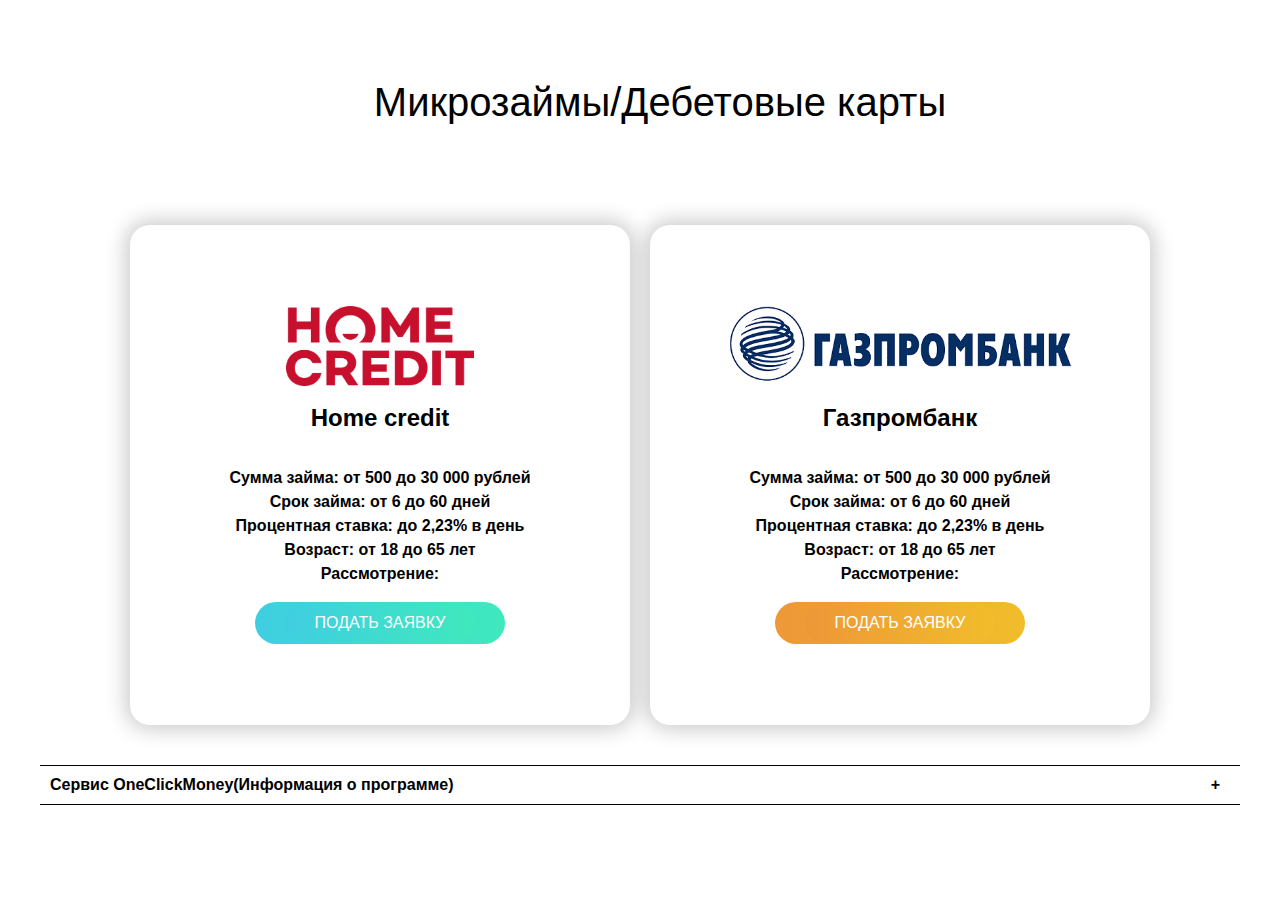
==== cart.html @ d5114ebb "Add files via upload" ====
<!DOCTYPE html>
<html lang="ru">
<head>
	<meta charset="UTF-8">
	<meta name="viewport" content="width=device=1200">
	<title>Gradient cards</title>
	<link rel="stylesheet" href="css/style.css">
	<nav>
		<ul>
			<li><a href="index.html">Микрозаймы</a></li>
			<p>/</p>
			<li><a href="cart.html">Дебетовые карты</a></li>
		</ul>
	</nav>
</head>
<body>
	<div class="container">
		<div class="card">
		    <img src="Picture/homecredit.png" alt="homecredit" class="card-image">
			<div class="card-text">
				<h2>Home credit</h2>
				<p>Сумма займа: от 500 до 30 000 рублей<br>Срок займа: от 6 до 60 дней<br>Процентная ставка: до 2,23% в день<br>
				Возраст: от 18 до 65 лет<br>Рассмотрение:</p>		  
			</div>
			<div class="card-button">
				<a href="https://ad.admitad.com/g/2e4f66e6ffa1b84c5340ae3cf109e7" class="card-button">Подать заявку</a>	
			</div>	
		</div>
		<div class="card">
		    <img src="Picture/gazprombank.png" alt="Отличные наличные" class="card-image">
			<div class="card-text">
				<h2>Газпромбанк</h2>
				<p>Сумма займа: от 500 до 30 000 рублей<br>Срок займа: от 6 до 60 дней<br>Процентная ставка: до 2,23% в день<br>
				Возраст: от 18 до 65 лет<br>Рассмотрение:</p>		  
			</div>
			<div class="card-button">
				<a href="https://ad.admitad.com/g/5z9ni6el18a1b84c5340b21687d58d538b39b791" class="card-button">Подать заявку</a>	
			</div>	
		</div>
	</div>
	<div class="faq">
		<div class="faq-item">
             <div class="faq-title">Сервис OneClickMoney(Информация о программе)</div> 
			 <div class="content">Сервис OneClickMoney - финансовый онлайн-проект, осуществляющий выдачу займов на банковскую карту онлайн!

				Требования к заемщикам:
				
				Гражданство РФ
				Постоянная регистрация на территории РФ
				Возраст заемщика от 18 до 80 лет
				Наличие постоянного места работы
				Наличие мобильного телефона
				
				
				Необходимые документы:
				
				Паспорт гражданина РФ
				
				
				Способы получения займа:
				
				Личный банковский счет
				Именная банковская карта VISA / MasterCard / Maestro
				Электронный кошелек в платежной системе Webmoney
				Электронный кошелек в платежной системе Яндекс.Деньги
				Электронный кошелек в платежной системе QIWI
				Система денежных переводов ЗОЛОТАЯ КОРОНА
				
				
				Способы погашения:
				
				С банковской карты
				Интернет-банк "Альфа-клик", "Сбербанк@Онлайн", "Промсвязьбанк"
				Терминалы оплаты
				По системе денежных переводов "Contact"
				Кошелек "Webmoney"
				</div>
		</div>
	</div>
    <script>
		const spoiler = document.getElementsByClassName
		('faq');

		for (i = 0; i < spoiler.length; i++){
			spoiler[i].addEventListener('click', function(){
				this.classList.toggle('active')
			})	
		}

	</script>
	
</body>
</html>
---- css/style.css ----
@media only screen and (max-width: 4000px){

body{
  font-family: sans-serif;
  margin: 0;
  padding: 0;
  min-width: 1200px;
}

ul{
  font-size: 40px;
  list-style: none;
  align-items: center;
  display: flex;
  justify-content: center;
  
}

a {
  text-decoration: none;
  color: rgb(0, 0, 0);
}

.line {
  border: none;
  background: linear-gradient(-90deg,#785ad6, #4aabce, #785ad6);
  height: 3px; /* Толщина линии */
  width: 350px;
 }

 .container {
  width: 100%;
  display: flex;
  flex-wrap: wrap;
  justify-content: center;
  align-items: center;
 }

.card {
  width: 500px;
  height: 500px;

  border-radius: 20px;
  background: #fff;
  box-shadow: 0 0 20px 5px rgba(0,0,0,.2); 
  display: flex;
  flex-direction: column;
  align-items: center;
  justify-content: center;
  box-sizing: border-box;
	margin: 20px 10px;

}

.card-image{
  height: 80px;
	max-height: 100%;
	max-width: 100%;
}

.card-text{
  display: flex;
	flex-direction: column;
	align-items: center;
  line-height: 150%;
}

.card-text p{
	font-weight: bold;
	color:#000000;
	text-align: center;
}

.card-button{
  background: linear-gradient(to left, #785ad6, #4aabce, #785ad6);
  background-size: 200%;
  padding: 12px 30px;
  text-decoration: none;
  color: #fff;
  text-transform: uppercase;
  border-radius: 30px;
  transition: .4s;
}

.card:first-child:before {
  background: linear-gradient(-90deg, #3fcee1, #3fe9bd);
}

.card:last-child:before {
  background: linear-gradient(-90deg, #f1bd2b, #ee9738);
}


.btn {
  display: block;
  justify-content: center;
  text-align: center;
  border-style: none;
  margin: 29px auto 0;
  padding: 13px 63px 14px 62px;
  cursor: pointer;
  background: linear-gradient(to left, #785ad6, #4aabce, #785ad6);
  background-size: 200%;
  padding: 15px 30px;
  text-decoration: none;
  color: #fff;
  text-transform: uppercase;
  border-radius: 30px;
  box-shadow: 0 9px 50px -5 #3fe9bd;
  transition: .4s;
}

.card:first-child .card-button {
  background: linear-gradient(to left, #3fcee1, #3fe9bd, #3fcee1);
  background-size: 200%;
}

.card:last-child .card-button {
  background: linear-gradient(to left, #ee9738, #f1bd2b, #ee9738);
  background-size: 200%;
}

.btn:hover,
.infBlock:first-child .btn:hover,
.infBlock:last-child .btn:hover {
  background-position: right;
}

.faq {
  width: 1200px;
  margin: 20px auto;
}
.faq-item {
  border-top: 1px solid rgb(0, 0, 0); /* Линия сверху текста */
  border-bottom: 1px solid rgb(0, 0, 0); /* Линия снизу текста */
}
.faq-title {
  
  position: relative;
  padding: 10px;
  
  cursor: pointer;
  font-weight: 600;
  
}

.faq-title::before {
  content: '+';
  position: absolute;
  top:50%;
  right:20px;
  transform: translateY(-50%);
  font-size: 1,5em;
}
.faq.active .faq-title::before {
  content: '-';
}

.content {
  position: relative;
  height: 0;
  overflow: hidden;
  transition: 0,5s;
  overflow-y: auto;
}

.faq.active .content{
  height: auto;
  padding: 10px;
}

}
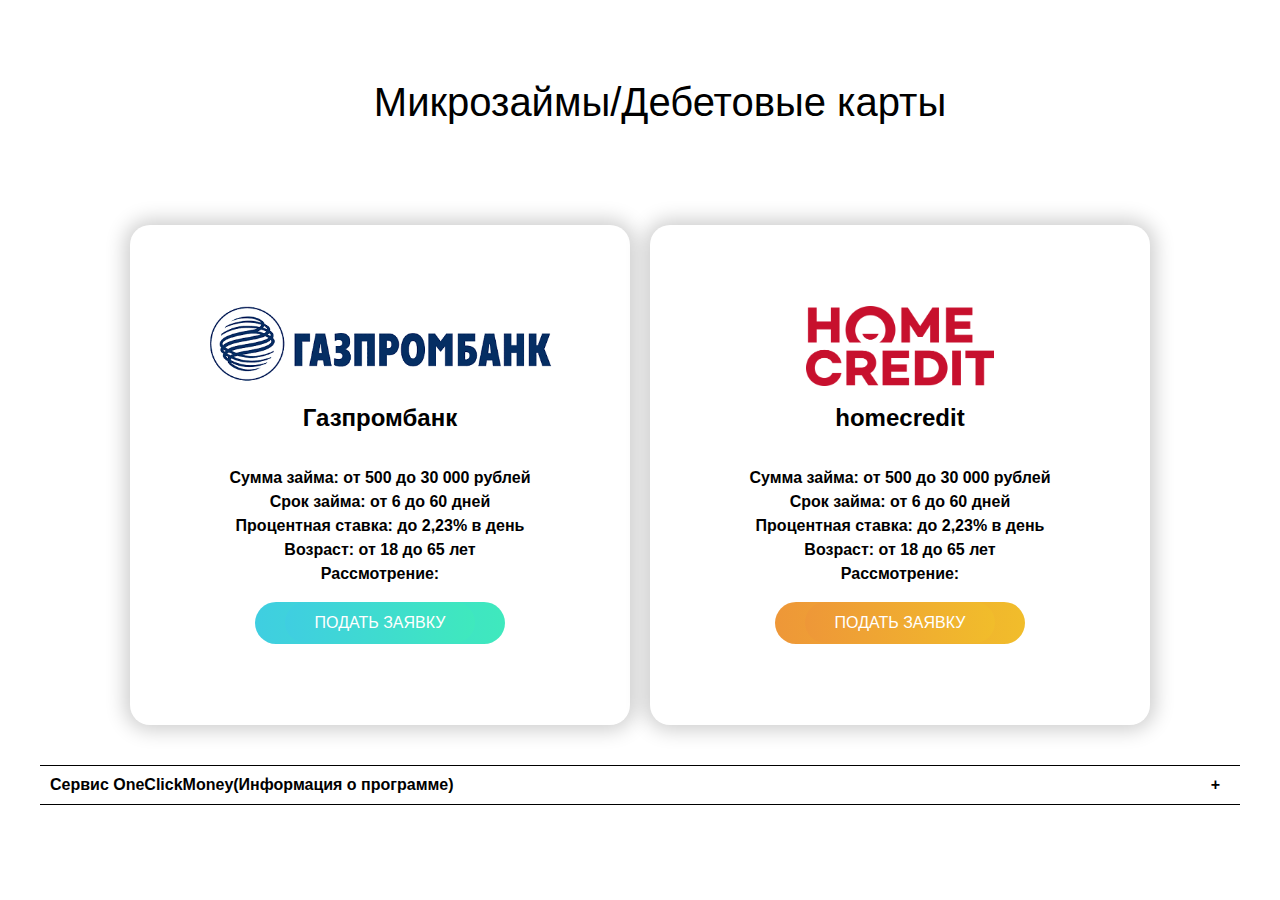
==== commit 65dfc9d3: "Add files via upload" ====
--- a/cart.html
+++ b/cart.html
@@ -16,9 +16,9 @@
 <body>
 	<div class="container">
 		<div class="card">
-		    <img src="Picture/homecredit.png" alt="homecredit" class="card-image">
+		    <img src="Picture/gazprombank.png" alt="gazprombank" class="card-image">
 			<div class="card-text">
-				<h2>Home credit</h2>
+				<h2>Газпромбанк</h2>
 				<p>Сумма займа: от 500 до 30 000 рублей<br>Срок займа: от 6 до 60 дней<br>Процентная ставка: до 2,23% в день<br>
 				Возраст: от 18 до 65 лет<br>Рассмотрение:</p>		  
 			</div>
@@ -27,15 +27,16 @@
 			</div>	
 		</div>
 		<div class="card">
-		    <img src="Picture/gazprombank.png" alt="Отличные наличные" class="card-image">
+		    <img src="Picture/homecredit.png" alt="homecredit" class="card-image">
 			<div class="card-text">
-				<h2>Газпромбанк</h2>
+				<h2>homecredit</h2>
 				<p>Сумма займа: от 500 до 30 000 рублей<br>Срок займа: от 6 до 60 дней<br>Процентная ставка: до 2,23% в день<br>
 				Возраст: от 18 до 65 лет<br>Рассмотрение:</p>		  
 			</div>
 			<div class="card-button">
-				<a href="https://ad.admitad.com/g/5z9ni6el18a1b84c5340b21687d58d538b39b791" class="card-button">Подать заявку</a>	
+				<a href="https://ad.admitad.com/g/2e4f66e6ffa1b84c5340ae3cf109e7" class="card-button">Подать заявку</a>	
 			</div>	
+		</div>
 		</div>
 	</div>
 	<div class="faq">
--- a/css/style.css
+++ b/css/style.css
@@ -1,10 +1,7 @@
-@media only screen and (max-width: 4000px){
-
 body{
   font-family: sans-serif;
   margin: 0;
   padding: 0;
-  min-width: 1200px;
 }
 
 ul{
@@ -127,7 +124,7 @@
 }
 
 .faq {
-  width: 1200px;
+  max-width: 1200px;
   margin: 20px auto;
 }
 .faq-item {
@@ -169,6 +166,4 @@
   padding: 10px;
 }
 
-}
 
-
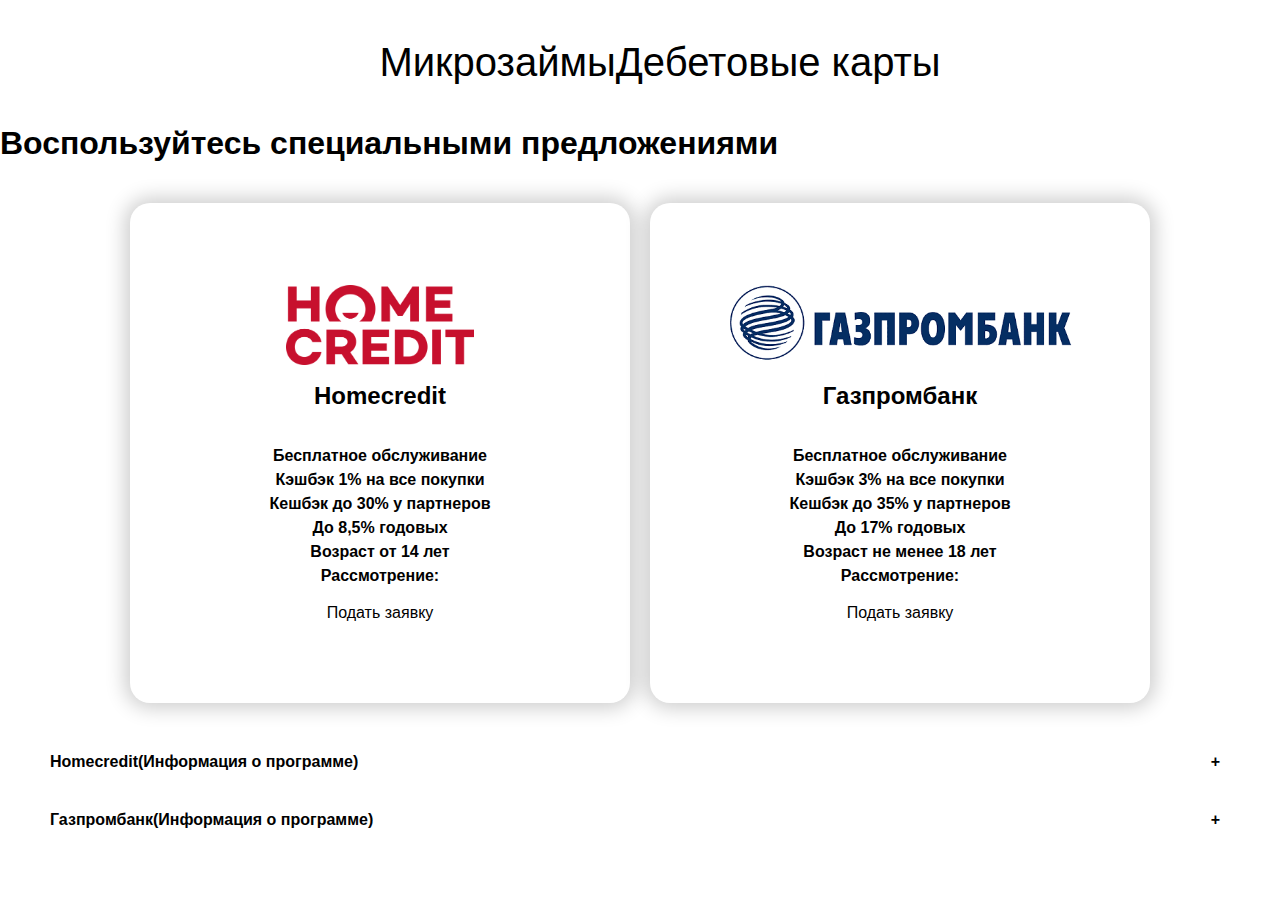
==== commit 10e376c9: "Add files via upload" ====
--- a/cart.html
+++ b/cart.html
@@ -5,90 +5,193 @@
 	<meta name="viewport" content="width=device=1200">
 	<title>Gradient cards</title>
 	<link rel="stylesheet" href="css/style.css">
-	<nav>
-		<ul>
+	<nav class="topnav">
+		<ul class="str">
 			<li><a href="index.html">Микрозаймы</a></li>
-			<p>/</p>
-			<li><a href="cart.html">Дебетовые карты</a></li>
+			<li><a class="active" href="cart.html">Дебетовые карты</a></li>
 		</ul>
 	</nav>
 </head>
 <body>
+<div class="main">
+	<div class="main-text"><h1>Воспользуйтесь специальными предложениями</h1></div>
 	<div class="container">
+		<div class="card">
+		    <img src="Picture/homecredit.png" alt="homecredit" class="card-image">
+			<div class="card-text">
+				<h2>Homecredit</h2><div class="line1"></div>
+				<p>Бесплатное обслуживание<br>Кэшбэк 1% на все покупки<br>Кешбэк до 30% у партнеров<br>До 8,5% годовых<br>
+				Возраст от 14 лет<br>Рассмотрение:</p>		  
+			</div>
+			<div>
+				<a href="https://ad.admitad.com/g/ltzqlz0zr7a1b84c53401cf55ddc0d" class="card-button1">Подать заявку</a>	
+			</div>	
+		</div>
 		<div class="card">
 		    <img src="Picture/gazprombank.png" alt="gazprombank" class="card-image">
 			<div class="card-text">
-				<h2>Газпромбанк</h2>
-				<p>Сумма займа: от 500 до 30 000 рублей<br>Срок займа: от 6 до 60 дней<br>Процентная ставка: до 2,23% в день<br>
-				Возраст: от 18 до 65 лет<br>Рассмотрение:</p>		  
+				<h2>Газпромбанк</h2><div class="line2"></div>
+				<p>Бесплатное обслуживание<br>Кэшбэк 3% на все покупки<br>Кешбэк до 35% у партнеров<br>До 17% годовых<br> Возраст не менее 18 лет<br>Рассмотрение:</p>		  
 			</div>
-			<div class="card-button">
-				<a href="https://ad.admitad.com/g/2e4f66e6ffa1b84c5340ae3cf109e7" class="card-button">Подать заявку</a>	
+			<div>
+				<a href="https://ad.admitad.com/g/5z9ni6el18a1b84c5340b21687d58d538b39b791" class="card-button2">Подать заявку</a>	
 			</div>	
 		</div>
-		<div class="card">
-		    <img src="Picture/homecredit.png" alt="homecredit" class="card-image">
-			<div class="card-text">
-				<h2>homecredit</h2>
-				<p>Сумма займа: от 500 до 30 000 рублей<br>Срок займа: от 6 до 60 дней<br>Процентная ставка: до 2,23% в день<br>
-				Возраст: от 18 до 65 лет<br>Рассмотрение:</p>		  
+	</div>
+	<div class="size">
+		<div class="accordeon">
+			<div class="faq">
+				<div class="faq-title">Homecredit(Информация о программе)</div> 
+				<div class="content">
+					<ul>
+						<li>Бесплатное обслуживание (без условий)</li>
+						<li>До 30% кэшбэк:</li>
+						<li>1% на все покупки;</li>
+						<li>5% на покупки в 3-х выбранных категориях;</li>
+						<li>До 5% на остаток:</li>
+						<li>3% на остаток при покупках от 7000 рублей;</li>
+						<li>5% на остаток при покупках от 30000 рублей</li>
+						<li>Бесплатные переводы и снятия</li>
+					  </ul>
+				   <p>С 13.09 по 31.12 запущена Акция «Лучшая ставка в Банке». По накопительному счету клиент будет получать до 8,5% на остаток.</p>
+				   <p>Акцию можно использовать при продвижении оффера по дебетовой карте Польза. 
+					  Это позволит повысить CR в заявку и количество заявок, а также, за счет выгодных условий на рынке, увеличит конверсию в выдачи, что, соответственно, приведет к росту EPC и EPL.</p>
+					  <p>Не упускайте эту возможность!</p>
+					  <p>Что нужно сделать клиенту:</p>
+					<ul>
+					   <li>Оформить и получить дебетовую карту;</li>
+					   <li>Открыть в приложении Хоум Кредит Накопительный счет;</li>
+					   <li>Совершать покупки по ДК на сумму от 10 000 рублей в месяц;</li>
+					   <li>Наслаждаться полученными 8,5% годовых на остаток по Накопительному счету.</li>
+					 </ul>
+					 <p>В размещениях рекомендуем использовать следующие поинты по ДК Польза:</p>
+				   <ul>
+					   <li>Бесплатное обслуживание без каких-либо условий</li>
+					   <li>Кэшбэк до 30% (1% на все покупки; 5% в 3-х выбранных категориях; до 30% у партнеров программы)</li>
+					   <li>До 8,5% годовых по накопительному счету в рамках акции (транзакции по ДК от 10 000 рублей в мес.; при транзакциях до 10 000 рублей – 5,5% годовых)</li>
+					   <li>Бесплатные переводы</li>
+					   <li>Возраст от 14 лет</li>
+					 </ul>
+					 <p>Описание продукта – Дебетовая карта Польза:</p>
+					 <p>Целевое действие: активированная карта с транзакцией.
+						Транзакцию необходимо совершить в течение 30 дней с момента выдачи карты.</p>
+					 <ul>
+						 <li>Годовая % ставка на ежедневный остаток</li>
+						 <li>5% — при остатке на счете до 300 000 ₽ и совершении покупок по карте не менее 30 000 ₽ в
+							месяц </li>
+						 <li>3% — при остатке на счете до 300 000 ₽ и совершении покупок по карте не менее 7 000 ₽ и не
+							более 29 999, 99 ₽ в месяц при заключении договора с 01.10.2020</li>
+						 <li>Не начисляются - в иных случаях</li>
+					   </ul> 
+					   <p>Кэшбек «Польза»:</p>
+					   <ul>
+						   <li>5% — кэшбек в выбранных клиентом категориях</li>
+						   <li>3% — в дополнительных категориях – можно подключить за баллы «Польза» на срок от 30 до 365 дней – «Путешествия и туризм», «Красота и здоровье (без аптек)», «Одежда и обувь», «Домашние животные», «Техника и электроника», «Детские товар», «Дом и ремонт», «Развлечения и досуг»</li>
+						   <li>1% — на любые покупки</li>
+						   <li>до 30%  — у партнеров</li>
+						</ul> 	
+						<p>Ежемесячная комиссия за обслуживание счета:</p>
+					   <ul>
+						   <li>Не взимается — За первый и последующие месяцы</li>
+						 </ul> 	
+						 <p>Снятие наличных:</p>
+					   <ul>
+						   <li>0 ₽ - в банкоматах ХКФБ</li>
+						   <li>0 ₽ - до 100 000 ₽ (лимит общий) в месяц в других банкоматах и переводы в сторонние</li>
+						   <li>банки по номеру карты</li>
+						   <li>далее 1% - минимально 100 р снятие</li>
+						 </ul> 	
+						 <p>Дополнительные преимущества:</p>
+						 <ul>
+							 <li>0 ₽ — пополнение счета в интернет-банке и в мобильном приложении</li>
+							 <li>0 ₽ — смс-уведомление первые 2 расчетных периода </li>
+							 <li>0 ₽ - пополнение карты в салонах связи и терминалах МТС. Максимальная сумма платежа — 500 000 руб. Адреса — <a href="https://shop.mts.ru/stores/">https://shop.mts.ru/stores/</a></li>
+						   </ul>	
+						   <p>Требования к получателям:</p> 	
+						   <p>Получить карту может физическое лицо – гражданин РФ,
+							достигший 18-летнего возраста, предоставивший документ, удостоверяющий личность.
+							Договор может быть заключен и с несовершеннолетним физическим лицом – гражданином
+							РФ в возрасте от 14 лет при дополнительном предъявлении согласия законных
+							представителей</p>
+				   </div>
 			</div>
-			<div class="card-button">
-				<a href="https://ad.admitad.com/g/2e4f66e6ffa1b84c5340ae3cf109e7" class="card-button">Подать заявку</a>	
-			</div>	
+			<div class="faq">
+				<div class="faq-title">Газпромбанк(Информация о программе)</div> 
+				<div class="content">
+				   <p>Дебетовая  «Умная карта» с кэшбэком или милями</p>
+				   <p>ОПИСАНИЕ ОФФЕРА НА МОМЕНТ АКЦИИ: </p>
+				   <p>Описание оффера ГПБ – Бесплатная дебетовая карта Газпромбанка выгодна на 100%!</p>
+				   <p>Карта Газпромбанка для всех. Стабильно!</p>
+				   <p>Преимущества:</p>
+				   <p>Бесплатное обслуживание навсегда без дополнительных условий.
+					Карта Газпромбанка выгодна на 100%:</p>
+				   <ul>
+					<li>3% кешбэк рублями на все покупки и 15% годовых на остаток по карте в течение двух календарных месяцев с даты активации карты (при оформлении карты  с лояльностью «Понятный кешбэк» в период акции с 15.03.2022 по 14.05.2022 и активации до 31.05.2022)- Кешбэк до 35% у партнеров. Новые спецпредложения каждый месяц в мобильном приложении Газпромбанка</li>
+					<li>17% годовых по накопительному счету для новых клиентов</li>
+					<li>до 70% скидка на мобильную связь ГПБ Мобайл</li>
+				  </ul>
+				  <p>Дополнительные преимущества:</p>
+				  <ul>
+					<li>Все остатки до 1,4 млн ₽ на счетах Газпромбанка застрахованы в АСВ</li>
+					<li>Обслуживание –  0 ₽ навсегда без дополнительных условий</li>
+					<li>Бесплатное снятие наличных в любых банкоматах (три раза в месяц до 100 000 рублей)</li>
+					<li>Моментальные переводы без комиссии в другие банки по номеру телефона через систему быстрых платежей до 100 000 рублей</li>
+					<li>До 17% годовых на остаток по накопительному счету «Управляй процентом» для новых клиентов</li>
+					<li>Технология PayPass, бесконтактная технология</li>
+					<li>Бесплатная безопасная доставка в 125 городов по России</li>
+				  </ul>
+				  <p>Преимущества подробно</p>
+				  <p>Переводы в другие банки без комиссии:</p>
+				  <ul>
+					<li>До 100 000 ₽ в месяц по номеру телефона через Систему Быстрых Платежей</li>
+				  </ul>
+				  <p>Снятие наличных:</p>
+				  <ul>
+					<li>Бесплатно без ограничений в банкоматах Газпромбанка, а также 3 раза в месяц в пределах 100 000 ₽ — в любых других банкоматах мира с картой Visa Gold</li>
+					<li>До 17% на остаток по накопительному счету «Управляй процентом»</li>
+				  </ul>
+				  <p>Доставка карты:</p>
+				  <p>Безопасная бесплатная доставка карты - представитель приедет в защитной маске и перчатках</p>
+				  <p>Как получить бесплатную Умную карту Visa или МИР JCB</p>
+				  <p>Клиент заполняет заявку на сайте. Нужен только паспорт.
+					На последнем шаге заявки выбирает удобную дату и время доставки карты представителем Банка.
+					Клиенту приходит смс с подтверждением получения заявки.
+					В день доставки приходит смс с номером и именем представителя Банка
+					Представитель банка приезжает в перчатках и защитной маске, подписывает с клиентом договор. устанавливает мобильное приложение и помогает с активацией карты.</p>
+				<p>Способы пополнения:</p>
+				<ul>
+					<li>В банкоматах Газпромбанка</li>
+					<li>В интернет-банке Газпромбанка</li>
+					<li>В мобильном банке Газпромбанка</li>
+					<li>В терминалах и банкоматах партнеров банка</li>
+				  </ul>
+				  <p>Требования к клиенту</p>
+				  <ul>
+					<li>Гражданство, постоянная регистрация или проживание на территории РФ</li>
+					<li>Возраст на дату получения карты не менее 18 лет</li>
+				  </ul>
+				  <p>Необходимые документы</p>
+				  <ul>
+					<li>Паспорт гражданина РФ</li>
+				  </ul>
+				</div>
+			</div>
 		</div>
-		</div>
-	</div>
-	<div class="faq">
-		<div class="faq-item">
-             <div class="faq-title">Сервис OneClickMoney(Информация о программе)</div> 
-			 <div class="content">Сервис OneClickMoney - финансовый онлайн-проект, осуществляющий выдачу займов на банковскую карту онлайн!
-
-				Требования к заемщикам:
-				
-				Гражданство РФ
-				Постоянная регистрация на территории РФ
-				Возраст заемщика от 18 до 80 лет
-				Наличие постоянного места работы
-				Наличие мобильного телефона
-				
-				
-				Необходимые документы:
-				
-				Паспорт гражданина РФ
-				
-				
-				Способы получения займа:
-				
-				Личный банковский счет
-				Именная банковская карта VISA / MasterCard / Maestro
-				Электронный кошелек в платежной системе Webmoney
-				Электронный кошелек в платежной системе Яндекс.Деньги
-				Электронный кошелек в платежной системе QIWI
-				Система денежных переводов ЗОЛОТАЯ КОРОНА
-				
-				
-				Способы погашения:
-				
-				С банковской карты
-				Интернет-банк "Альфа-клик", "Сбербанк@Онлайн", "Промсвязьбанк"
-				Терминалы оплаты
-				По системе денежных переводов "Contact"
-				Кошелек "Webmoney"
-				</div>
-		</div>
-	</div>
-    <script>
-		const spoiler = document.getElementsByClassName
-		('faq');
-
-		for (i = 0; i < spoiler.length; i++){
-			spoiler[i].addEventListener('click', function(){
-				this.classList.toggle('active')
-			})	
-		}
-
-	</script>
-	
+    </div>	
+</div>	
+<script>
+	document.querySelectorAll('.faq-title').forEach((el) => {
+		el.addEventListener('click', () => {
+			let content = el.nextElementSibling;
+			
+			if(content.style.maxHeight) {
+				document.querySelectorAll('.content').forEach((el) => el.style.maxHeight = null)
+			} else {
+				document.querySelectorAll('.content').forEach((el) => el.style.maxHeight = null)
+				content.style.maxHeight = content.scrollHeight + 'px'
+			}
+		})
+	})	
+</script>
 </body>
 </html>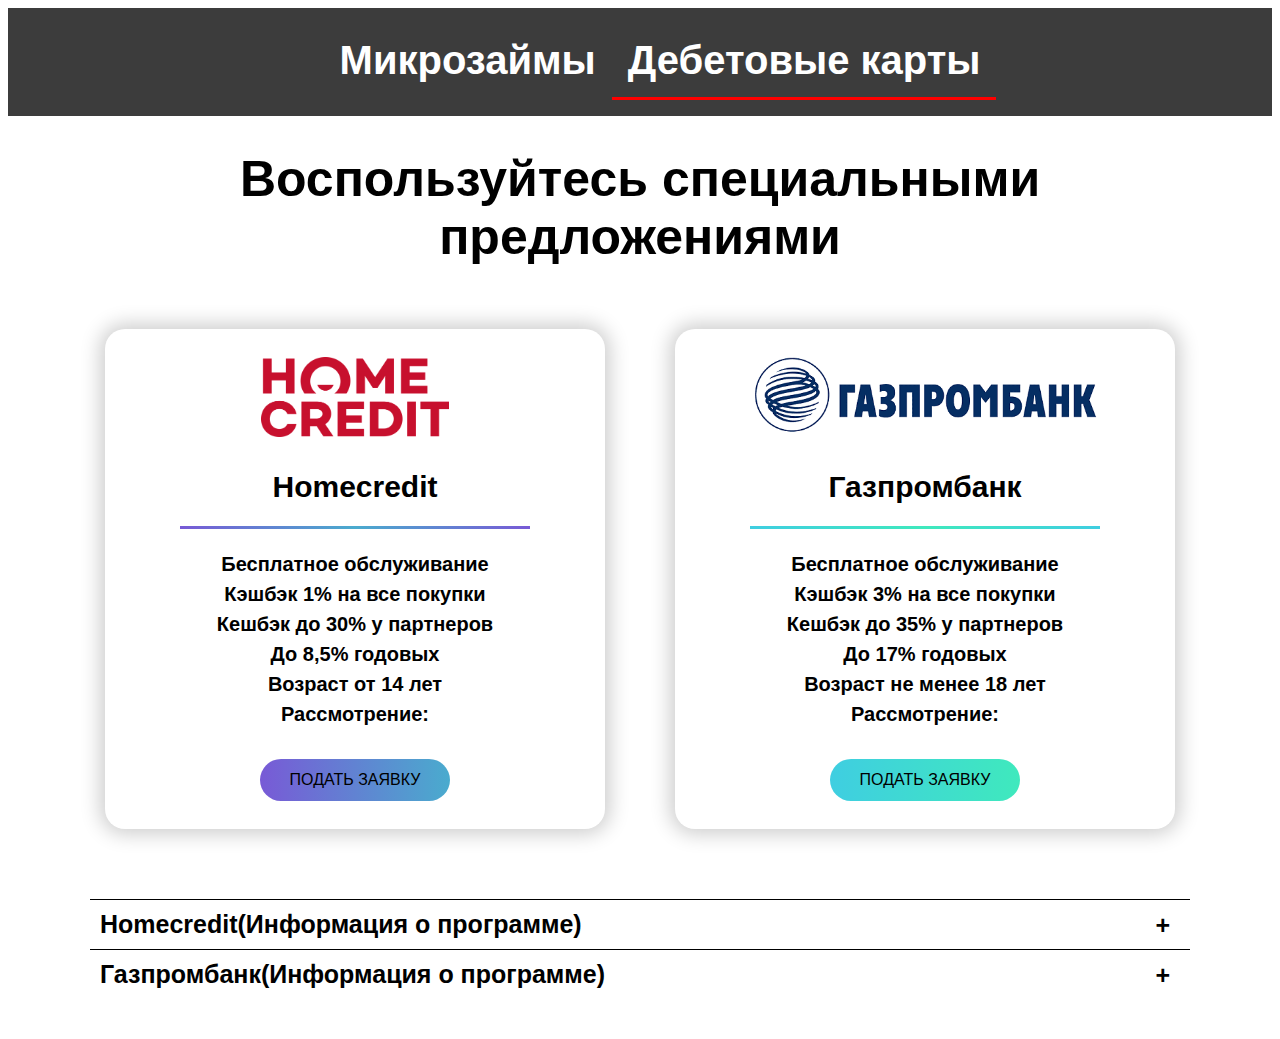
==== commit 8ae0520b: "Add files via upload" ====
--- a/cart.html
+++ b/cart.html
@@ -2,8 +2,7 @@
 <html lang="ru">
 <head>
 	<meta charset="UTF-8">
-	<meta name="viewport" content="width=device=1200">
-	<title>Gradient cards</title>
+	<title>Zaim</title>
 	<link rel="stylesheet" href="css/style.css">
 	<nav class="topnav">
 		<ul class="str">
@@ -23,8 +22,8 @@
 				<p>Бесплатное обслуживание<br>Кэшбэк 1% на все покупки<br>Кешбэк до 30% у партнеров<br>До 8,5% годовых<br>
 				Возраст от 14 лет<br>Рассмотрение:</p>		  
 			</div>
-			<div>
-				<a href="https://ad.admitad.com/g/ltzqlz0zr7a1b84c53401cf55ddc0d" class="card-button1">Подать заявку</a>	
+			<div  class="card-button1">
+				<a href="https://ad.admitad.com/g/ltzqlz0zr7a1b84c53401cf55ddc0d" class="button-text">Подать заявку</a>	
 			</div>	
 		</div>
 		<div class="card">
@@ -33,8 +32,8 @@
 				<h2>Газпромбанк</h2><div class="line2"></div>
 				<p>Бесплатное обслуживание<br>Кэшбэк 3% на все покупки<br>Кешбэк до 35% у партнеров<br>До 17% годовых<br> Возраст не менее 18 лет<br>Рассмотрение:</p>		  
 			</div>
-			<div>
-				<a href="https://ad.admitad.com/g/5z9ni6el18a1b84c5340b21687d58d538b39b791" class="card-button2">Подать заявку</a>	
+			<div  class="card-button2">
+				<a href="https://ad.admitad.com/g/5z9ni6el18a1b84c5340b21687d58d538b39b791" class="button-text">Подать заявку</a>	
 			</div>	
 		</div>
 	</div>
--- a/css/style.css
+++ b/css/style.css
@@ -1,16 +1,46 @@
-body{
+ 
+* {
   font-family: sans-serif;
-  margin: 0;
-  padding: 0;
-}
-
-ul{
+  box-sizing: border-box;
+}
+
+.main{
+  width: 100%;
+  max-width: 1140px;
+  margin: 0 auto;
+}
+
+.topnav {
+  background-color: rgb(60, 60, 60);
+  overflow: hidden;
+}
+
+/* Style the links inside the navigation bar */
+.topnav a {
+  display: block;
+  font-family: Trebuchet MS,sans-serif;
+  color: #ffffff;
+  text-align: center;
+  padding: 14px 16px;
+  text-decoration: none;
   font-size: 40px;
+  border-bottom: 3px solid transparent;
+}
+
+.topnav a:hover {
+  border-bottom: 3px solid red;
+}
+
+.topnav a.active {
+  border-bottom: 3px solid red;
+}
+
+.str{
   list-style: none;
   align-items: center;
   display: flex;
-  justify-content: center;
-  
+  justify-content: center; 
+  font-weight: 600;
 }
 
 a {
@@ -18,12 +48,48 @@
   color: rgb(0, 0, 0);
 }
 
-.line {
+
+.line1{
   border: none;
   background: linear-gradient(-90deg,#785ad6, #4aabce, #785ad6);
   height: 3px; /* Толщина линии */
   width: 350px;
- }
+  margin: 0 auto;
+}
+
+.line2{
+  border: none;
+  background: linear-gradient(to left, #3fcee1, #3fe9bd, #3fcee1);
+  height: 3px; /* Толщина линии */
+  width: 350px;
+  margin: 0 auto;
+}
+
+.line3{
+  border: none;
+  background: linear-gradient(to left, #ee9738, #f1bd2b, #ee9738);
+  height: 3px; /* Толщина линии */
+  width: 350px;
+  margin: 0 auto;
+}
+
+.head-text{
+  font-family: Trebuchet MS,sans-serif;
+  font-size: 20px;
+  line-height: 1.6;
+  font-weight: 700;
+  text-align: center;
+  margin: 0 auto;
+  color: rgb(0, 0, 0);
+}
+
+.main-text{
+  font-family: Trebuchet MS,sans-serif;
+  font-size: 25px;
+  text-align: center;
+  margin: 0 auto;
+  color: rgb(0, 0, 0);
+}
 
  .container {
   width: 100%;
@@ -44,9 +110,7 @@
   flex-direction: column;
   align-items: center;
   justify-content: center;
-  box-sizing: border-box;
-	margin: 20px 10px;
-
+	margin: 30px auto;
 }
 
 .card-image{
@@ -56,10 +120,12 @@
 }
 
 .card-text{
+  font-size: 20px;
   display: flex;
 	flex-direction: column;
 	align-items: center;
   line-height: 150%;
+  margin: 10px auto;
 }
 
 .card-text p{
@@ -68,7 +134,7 @@
 	text-align: center;
 }
 
-.card-button{
+.card-button1{
   background: linear-gradient(to left, #785ad6, #4aabce, #785ad6);
   background-size: 200%;
   padding: 12px 30px;
@@ -79,66 +145,52 @@
   transition: .4s;
 }
 
-.card:first-child:before {
-  background: linear-gradient(-90deg, #3fcee1, #3fe9bd);
-}
-
-.card:last-child:before {
-  background: linear-gradient(-90deg, #f1bd2b, #ee9738);
-}
-
-
-.btn {
-  display: block;
-  justify-content: center;
-  text-align: center;
-  border-style: none;
-  margin: 29px auto 0;
-  padding: 13px 63px 14px 62px;
-  cursor: pointer;
-  background: linear-gradient(to left, #785ad6, #4aabce, #785ad6);
+.card-button2{
+  background: linear-gradient(to left, #3fcee1, #3fe9bd, #3fcee1);
   background-size: 200%;
-  padding: 15px 30px;
+  padding: 12px 30px;
   text-decoration: none;
   color: #fff;
   text-transform: uppercase;
   border-radius: 30px;
-  box-shadow: 0 9px 50px -5 #3fe9bd;
   transition: .4s;
 }
 
-.card:first-child .card-button {
-  background: linear-gradient(to left, #3fcee1, #3fe9bd, #3fcee1);
+.card-button3{
+  background: linear-gradient(-90deg, #f1bd2b, #ee9738);
   background-size: 200%;
-}
-
-.card:last-child .card-button {
-  background: linear-gradient(to left, #ee9738, #f1bd2b, #ee9738);
-  background-size: 200%;
-}
-
-.btn:hover,
-.infBlock:first-child .btn:hover,
-.infBlock:last-child .btn:hover {
-  background-position: right;
+  padding: 12px 30px;
+  text-decoration: none;
+  color: #fff;
+  text-transform: uppercase;
+  border-radius: 30px;
+  transition: .4s;
+}
+
+x
+.size{
+  display: flex;
+  justify-content: center; 
+  align-items: center;
+}
+.accordeon{
+  margin: 40px 20px;
+  max-width:1140px;
 }
 
 .faq {
-  max-width: 1200px;
-  margin: 20px auto;
-}
-.faq-item {
-  border-top: 1px solid rgb(0, 0, 0); /* Линия сверху текста */
-  border-bottom: 1px solid rgb(0, 0, 0); /* Линия снизу текста */
-}
+  position: relative;
+}
+
+
 .faq-title {
-  
   position: relative;
   padding: 10px;
-  
   cursor: pointer;
+  border-top: 1px solid rgb(0, 0, 0); 
+  font-family: Trebuchet MS,sans-serif;
+  font-size: 25px;
   font-weight: 600;
-  
 }
 
 .faq-title::before {
@@ -154,11 +206,12 @@
 }
 
 .content {
+  font-family: Trebuchet MS,sans-serif;
+  font-size: 18px;;
   position: relative;
-  height: 0;
+  max-height: 0;
   overflow: hidden;
-  transition: 0,5s;
-  overflow-y: auto;
+  transition: 0,3s ease-in-out;
 }
 
 .faq.active .content{
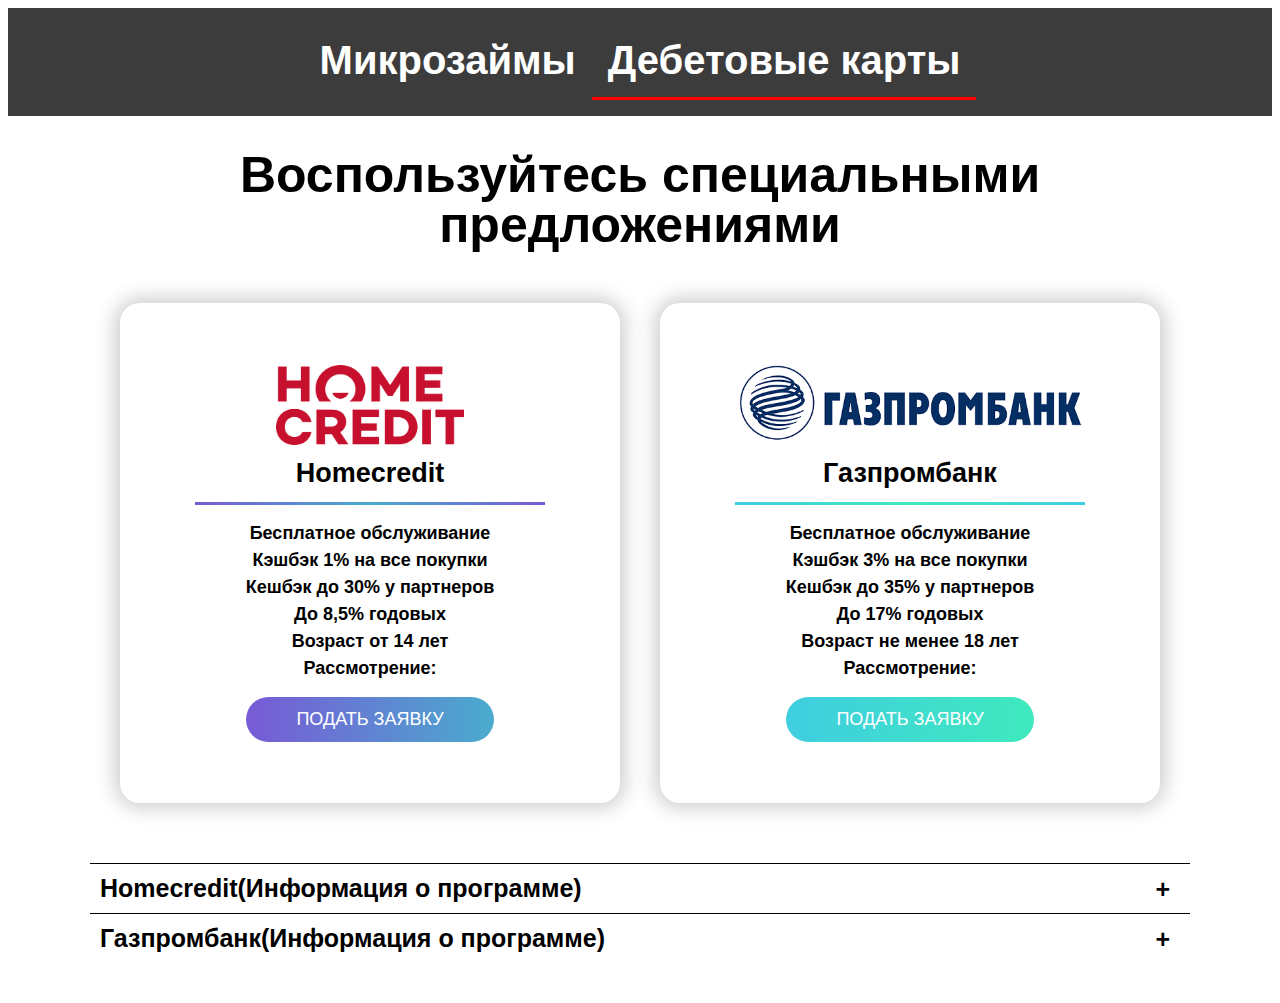
==== commit 52e86245: "Add files via upload" ====
--- a/cart.html
+++ b/cart.html
@@ -4,6 +4,9 @@
 	<meta charset="UTF-8">
 	<title>Zaim</title>
 	<link rel="stylesheet" href="css/style.css">
+	<link rel="stylesheet" href="css/adaptive.css">
+    <link rel="shortcut icon" href="Picture/money.png" type="image/png">
+	<meta name="viewport" content="width=device-width">
 	<nav class="topnav">
 		<ul class="str">
 			<li><a href="index.html">Микрозаймы</a></li>
--- a/css/style.css
+++ b/css/style.css
@@ -1,8 +1,8 @@
- 
 * {
   font-family: sans-serif;
-  box-sizing: border-box;
-}
+  box-sizing: border-box; 
+}
+
 
 .main{
   width: 100%;
@@ -41,6 +41,7 @@
   display: flex;
   justify-content: center; 
   font-weight: 600;
+  padding:0;
 }
 
 a {
@@ -54,7 +55,7 @@
   background: linear-gradient(-90deg,#785ad6, #4aabce, #785ad6);
   height: 3px; /* Толщина линии */
   width: 350px;
-  margin: 0 auto;
+  margin: 10px auto;
 }
 
 .line2{
@@ -62,7 +63,7 @@
   background: linear-gradient(to left, #3fcee1, #3fe9bd, #3fcee1);
   height: 3px; /* Толщина линии */
   width: 350px;
-  margin: 0 auto;
+  margin: 10px auto;
 }
 
 .line3{
@@ -70,26 +71,28 @@
   background: linear-gradient(to left, #ee9738, #f1bd2b, #ee9738);
   height: 3px; /* Толщина линии */
   width: 350px;
-  margin: 0 auto;
+  margin: 10px auto;
+}
+
+.main-text{
+  font-family: Trebuchet MS,sans-serif;
+  font-size: 25px;
+  text-align: center;
+  margin: 20px 20px;
+  line-height: 1;
+  color: rgb(0, 0, 0);
 }
 
 .head-text{
   font-family: Trebuchet MS,sans-serif;
   font-size: 20px;
-  line-height: 1.6;
   font-weight: 700;
   text-align: center;
-  margin: 0 auto;
+  margin: 40px 20px;
   color: rgb(0, 0, 0);
 }
 
-.main-text{
-  font-family: Trebuchet MS,sans-serif;
-  font-size: 25px;
-  text-align: center;
-  margin: 0 auto;
-  color: rgb(0, 0, 0);
-}
+
 
  .container {
   width: 100%;
@@ -110,34 +113,58 @@
   flex-direction: column;
   align-items: center;
   justify-content: center;
-	margin: 30px auto;
+  margin: 20px 20px;
 }
 
 .card-image{
   height: 80px;
-	max-height: 100%;
-	max-width: 100%;
+  max-height: 100%;
+  max-width: 100%;
 }
 
 .card-text{
-  font-size: 20px;
-  display: flex;
-	flex-direction: column;
-	align-items: center;
+  font-size: 18px;
+  display: flex;
+  flex-direction: column;
+  align-items: center;
   line-height: 150%;
   margin: 10px auto;
 }
 
 .card-text p{
-	font-weight: bold;
-	color:#000000;
-	text-align: center;
+  font-weight: bold;
+  color:#000000;
+  text-align: center;
+  margin:5px;
+  padding: 0;
+}
+
+.card-text h2{
+    font-weight: bold;
+    color:#000000;
+    text-align: center;
+    margin:5px;
+    padding: 0;
+} 
+.button-text{
+  font-size: 18px;
+  text-decoration: none;
+  color: #fff;
+  text-transform: uppercase;
 }
 
 .card-button1{
   background: linear-gradient(to left, #785ad6, #4aabce, #785ad6);
   background-size: 200%;
-  padding: 12px 30px;
+  padding: 12px 50px;
+  border-radius: 30px;
+  transition: .4s;
+}
+
+.card-button2{
+  background: linear-gradient(to left, #3fcee1, #3fe9bd, #3fcee1);
+  background-size: 200%;
+  padding: 12px 50px;
   text-decoration: none;
   color: #fff;
   text-transform: uppercase;
@@ -145,10 +172,10 @@
   transition: .4s;
 }
 
-.card-button2{
-  background: linear-gradient(to left, #3fcee1, #3fe9bd, #3fcee1);
+.card-button3{
+  background: linear-gradient(-90deg, #f1bd2b, #ee9738);
   background-size: 200%;
-  padding: 12px 30px;
+  padding: 12px 50px;
   text-decoration: none;
   color: #fff;
   text-transform: uppercase;
@@ -156,22 +183,12 @@
   transition: .4s;
 }
 
-.card-button3{
-  background: linear-gradient(-90deg, #f1bd2b, #ee9738);
-  background-size: 200%;
-  padding: 12px 30px;
-  text-decoration: none;
-  color: #fff;
-  text-transform: uppercase;
-  border-radius: 30px;
-  transition: .4s;
-}
-
 x
 .size{
   display: flex;
   justify-content: center; 
   align-items: center;
+  list-style: none;
 }
 .accordeon{
   margin: 40px 20px;
--- a/css/adaptive.css
+++ b/css/adaptive.css
@@ -0,0 +1,720 @@
+@media only screen and (max-width: 1200px) {
+    * {
+      font-family: sans-serif;
+      box-sizing: border-box;
+    }
+    
+    .main{
+      width: 100%;
+      max-width: 1140px;
+      margin: 0 auto;
+    }
+    
+    .topnav {
+      background-color: rgb(60, 60, 60);
+      overflow: hidden;
+    }
+    
+    /* Style the links inside the navigation bar */
+    .topnav a {
+      display: block;
+      font-family: Trebuchet MS,sans-serif;
+      color: #ffffff;
+      text-align: center;
+      padding: 14px 16px;
+      text-decoration: none;
+      font-size: 32px;
+      border-bottom: 3px solid transparent;
+    }
+    
+    .topnav a:hover {
+      border-bottom: 3px solid red;
+    }
+    
+    .topnav a.active {
+      border-bottom: 3px solid red;
+    }
+    
+    .str{
+      list-style: none;
+      align-items: center;
+      display: flex;
+      justify-content: center; 
+      font-weight: 600;
+      padding:0;
+    }
+    
+    a {
+      text-decoration: none;
+      color: rgb(0, 0, 0);
+    }
+    
+    
+    .line1{
+      border: none;
+      background: linear-gradient(-90deg,#785ad6, #4aabce, #785ad6);
+      height: 3px; /* Толщина линии */
+      width: 320px;
+      margin: 10px auto;
+    }
+    
+    .line2{
+      border: none;
+      background: linear-gradient(to left, #3fcee1, #3fe9bd, #3fcee1);
+      height: 3px; /* Толщина линии */
+      width: 320px;
+      margin: 10px auto;
+    }
+    
+    .line3{
+      border: none;
+      background: linear-gradient(to left, #ee9738, #f1bd2b, #ee9738);
+      height: 3px; /* Толщина линии */
+      width: 320px;
+      margin: 10px auto;
+    }
+    
+    .main-text{
+      font-family: Trebuchet MS,sans-serif;
+      font-size: 20px;
+      text-align: center;
+      margin: 20px 20px;
+      line-height: 1;
+      color: rgb(0, 0, 0);
+    }
+
+    .head-text{
+      font-family: Trebuchet MS,sans-serif;
+      font-size: 16px;
+      font-weight: 700;
+      text-align: center;
+      margin: 40px 20px;
+      color: rgb(0, 0, 0);
+    }
+    
+    
+    
+     .container {
+      width: 100%;
+      display: flex;
+      flex-wrap: wrap;
+      justify-content: center;
+      align-items: center;
+     }
+    
+    .card {
+      width: 400px;
+      height: 420px;
+    
+      border-radius: 20px;
+      background: #fff;
+      box-shadow: 0 0 20px 5px rgba(0,0,0,.2); 
+      display: flex;
+      flex-direction: column;
+      align-items: center;
+      justify-content: center;
+      margin: 20px 20px;
+    }
+    
+    .card-image{
+      height: 64px;
+      max-height: 100%;
+      max-width: 100%;
+    }
+    
+    .card-text{
+      font-size: 16px;
+      display: flex;
+      flex-direction: column;
+      align-items: center;
+      line-height: 150%;
+      margin: 10px auto;
+    }
+    
+    .card-text p{
+      font-weight: bold;
+      color:#000000;
+      text-align: center;
+      margin:5px;
+      padding: 0;
+    }
+
+    .card-text h2{
+        font-weight: bold;
+        color:#000000;
+        text-align: center;
+        margin:5px;
+        padding: 0;
+    }
+    
+    .button-text{
+      font-size: 16px;
+      text-decoration: none;
+      color: #fff;
+      text-transform: uppercase;
+    }
+    
+    .card-button1{
+      background: linear-gradient(to left, #785ad6, #4aabce, #785ad6);
+      background-size: 200%;
+      padding: 12px 50px;
+      border-radius: 30px;
+      transition: .4s;
+    }
+    
+    .card-button2{
+      background: linear-gradient(to left, #3fcee1, #3fe9bd, #3fcee1);
+      background-size: 200%;
+      padding: 12px 50px;
+      text-decoration: none;
+      color: #fff;
+      text-transform: uppercase;
+      border-radius: 30px;
+      transition: .4s;
+    }
+    
+    .card-button3{
+      background: linear-gradient(-90deg, #f1bd2b, #ee9738);
+      background-size: 200%;
+      padding: 12px 50px;
+      text-decoration: none;
+      color: #fff;
+      text-transform: uppercase;
+      border-radius: 30px;
+      transition: .4s;
+    }
+    
+    x
+    .size{
+      display: flex;
+      justify-content: center; 
+      align-items: center;
+    }
+    .accordeon{
+      margin: 40px 20px;
+      max-width:1140px;
+    }
+    
+    .faq {
+      position: relative;
+    }
+    
+    
+    .faq-title {
+      position: relative;
+      padding: 10px;
+      cursor: pointer;
+      border-top: 1px solid rgb(0, 0, 0); 
+      font-family: Trebuchet MS,sans-serif;
+      font-size: 20px;
+      font-weight: 600;
+    }
+    
+    .faq-title::before {
+      content: '+';
+      position: absolute;
+      top:50%;
+      right:20px;
+      transform: translateY(-50%);
+      font-size: 1,5em;
+    }
+    .faq.active .faq-title::before {
+      content: '-';
+    }
+    
+    .content {
+      font-family: Trebuchet MS,sans-serif;
+      font-size: 16px;;
+      position: relative;
+      max-height: 0;
+      overflow: hidden;
+      transition: 0,3s ease-in-out;
+    }
+    
+    .faq.active .content{
+      height: auto;
+      padding: 10px;
+    }
+  }
+  
+  @media only screen and (max-width: 800px) {
+    * {
+      font-family: sans-serif;
+      box-sizing: border-box;
+    }
+    
+    .main{
+      width: 100%;
+      max-width: 1140px;
+      margin: 0 auto;
+    }
+    
+    .topnav {
+      background-color: rgb(60, 60, 60);
+      overflow: hidden;
+    }
+    
+    /* Style the links inside the navigation bar */
+    .topnav a {
+      display: block;
+      font-family: Trebuchet MS,sans-serif;
+      color: #ffffff;
+      text-align: center;
+      padding: 14px 16px;
+      text-decoration: none;
+      font-size: 22px;
+      border-bottom: 3px solid transparent;
+    }
+    
+    .topnav a:hover {
+      border-bottom: 3px solid red;
+    }
+    
+    .topnav a.active {
+      border-bottom: 3px solid red;
+    }
+    
+    .str{
+      list-style: none;
+      align-items: center;
+      display: flex;
+      justify-content: center; 
+      font-weight: 600;
+      padding:0;
+    }
+    
+    a {
+      text-decoration: none;
+      color: rgb(0, 0, 0);
+    }
+    
+    
+    .line1{
+      border: none;
+      background: linear-gradient(-90deg,#785ad6, #4aabce, #785ad6);
+      height: 3px; /* Толщина линии */
+      width: 240px;
+      margin: 10px auto;
+    }
+    
+    .line2{
+      border: none;
+      background: linear-gradient(to left, #3fcee1, #3fe9bd, #3fcee1);
+      height: 3px; /* Толщина линии */
+      width: 240px;
+      margin: 10px auto;
+    }
+    
+    .line3{
+      border: none;
+      background: linear-gradient(to left, #ee9738, #f1bd2b, #ee9738);
+      height: 3px; /* Толщина линии */
+      width: 240px;
+      margin: 10px auto;
+    }
+    
+    .main-text{
+      font-family: Trebuchet MS,sans-serif;
+      font-size: 12px;
+      text-align: center;
+      margin: auto 20px;
+      line-height: 1;
+      color: rgb(0, 0, 0);
+    }
+
+    .head-text{
+      font-family: Trebuchet MS,sans-serif;
+      font-size: 12px;
+      font-weight: 700;
+      text-align: center;
+      margin: auto 20px;
+      color: rgb(0, 0, 0);
+    }
+    
+    
+    
+     .container {
+      width: 100%;
+      display: flex;
+      flex-wrap: wrap;
+      justify-content: center;
+      align-items: center;
+     }
+    
+    .card {
+      width: 300px;
+      height: 330px;
+    
+      border-radius: 20px;
+      background: #fff;
+      box-shadow: 0 0 20px 5px rgba(0,0,0,.2); 
+      display: flex;
+      flex-direction: column;
+      align-items: center;
+      justify-content: center;
+      margin: 20px 20px;
+    }
+    
+    .card-image{
+      height: 40px;
+      max-height: 100%;
+      max-width: 100%;
+    }
+    
+    .card-text{
+      font-size: 14px;
+      display: flex;
+      flex-direction: column;
+      align-items: center;
+      line-height: 150%;
+      margin: 10px auto;
+    }
+    
+    .card-text p{
+      font-weight: bold;
+      color:#000000;
+      text-align: center;
+      margin:5px;
+      padding: 0;
+    }
+
+    .card-text h2{
+        font-weight: bold;
+        color:#000000;
+        text-align: center;
+        margin:5px;
+        padding: 0;
+    }
+    
+    .button-text{
+      font-size: 14px;
+      text-decoration: none;
+      color: #fff;
+      text-transform: uppercase;
+    }
+    
+    .card-button1{
+      background: linear-gradient(to left, #785ad6, #4aabce, #785ad6);
+      background-size: 200%;
+      padding: 12px 50px;
+      border-radius: 30px;
+      transition: .4s;
+    }
+    
+    .card-button2{
+      background: linear-gradient(to left, #3fcee1, #3fe9bd, #3fcee1);
+      background-size: 200%;
+      padding: 12px 50px;
+      text-decoration: none;
+      color: #fff;
+      text-transform: uppercase;
+      border-radius: 30px;
+      transition: .4s;
+    }
+    
+    .card-button3{
+      background: linear-gradient(-90deg, #f1bd2b, #ee9738);
+      background-size: 200%;
+      padding: 12px 50px;
+      text-decoration: none;
+      color: #fff;
+      text-transform: uppercase;
+      border-radius: 30px;
+      transition: .4s;
+    }
+    
+    
+    .size{
+      display: flex;
+      justify-content: center; 
+      align-items: center;
+    }
+    .accordeon{
+      margin: 40px 20px;
+      max-width:1140px;
+    }
+    
+    .faq {
+      position: relative;
+    }
+    
+    
+    .faq-title {
+      position: relative;
+      padding: 10px;
+      cursor: pointer;
+      border-top: 1px solid rgb(0, 0, 0); 
+      font-family: Trebuchet MS,sans-serif;
+      font-size: 16px;
+      font-weight: 600;
+    }
+    
+    .faq-title::before {
+      content: '+';
+      position: absolute;
+      top:50%;
+      right:20px;
+      transform: translateY(-50%);
+      font-size: 1,5em;
+    }
+    .faq.active .faq-title::before {
+      content: '-';
+    }
+    
+    .content {
+      font-family: Trebuchet MS,sans-serif;
+      font-size: 14px;;
+      position: relative;
+      max-height: 0;
+      overflow: hidden;
+      transition: 0,3s ease-in-out;
+    }
+    
+    .faq.active .content{
+      height: auto;
+      padding: 10px;
+    }
+  }
+  
+  
+
+  @media only screen and (max-width: 600px) {
+    * {
+      font-family: sans-serif;
+      box-sizing: border-box;
+    }
+    
+    .main{
+      width: 100%;
+      max-width: 1140px;
+      margin: 0 auto;
+    }
+    
+    .topnav {
+      background-color: rgb(60, 60, 60);
+      overflow: hidden;
+    }
+    
+    /* Style the links inside the navigation bar */
+    .topnav a {
+      display: block;
+      font-family: Trebuchet MS,sans-serif;
+      color: #ffffff;
+      text-align: center;
+      padding: 14px 16px;
+      text-decoration: none;
+      font-size: 16px;
+      border-bottom: 3px solid transparent;
+    }
+    
+    .topnav a:hover {
+      border-bottom: 3px solid red;
+    }
+    
+    .topnav a.active {
+      border-bottom: 3px solid red;
+    }
+    
+    .str{
+      list-style: none;
+      align-items: center;
+      display: flex;
+      justify-content: center; 
+      font-weight: 600;
+      padding:0;
+    }
+    
+    a {
+      text-decoration: none;
+      color: rgb(0, 0, 0);
+    }
+    
+    
+    .line1{
+      border: none;
+      background: linear-gradient(-90deg,#785ad6, #4aabce, #785ad6);
+      height: 3px; /* Толщина линии */
+      width: 240px;
+      margin: 10px auto;
+    }
+    
+    .line2{
+      border: none;
+      background: linear-gradient(to left, #3fcee1, #3fe9bd, #3fcee1);
+      height: 3px; /* Толщина линии */
+      width: 240px;
+      margin: 10px auto;
+    }
+    
+    .line3{
+      border: none;
+      background: linear-gradient(to left, #ee9738, #f1bd2b, #ee9738);
+      height: 3px; /* Толщина линии */
+      width: 240px;
+      margin: 10px auto;
+    }
+    
+    .main-text{
+      font-family: Trebuchet MS,sans-serif;
+      font-size: 10px;
+      text-align: center;
+      margin: auto 20px;
+      line-height: 1;
+      color: rgb(0, 0, 0);
+    }
+
+    .head-text{
+      font-family: Trebuchet MS,sans-serif;
+      font-size: 10px;
+      font-weight: 700;
+      text-align: center;
+      margin: auto 20px;
+      color: rgb(0, 0, 0);
+    }
+    
+    
+    
+     .container {
+      width: 100%;
+      display: flex;
+      flex-wrap: wrap;
+      justify-content: center;
+      align-items: center;
+     }
+    
+    .card {
+      width: 275px;
+      height: 310px;
+    
+      border-radius: 20px;
+      background: #fff;
+      box-shadow: 0 0 20px 5px rgba(0,0,0,.2); 
+      display: flex;
+      flex-direction: column;
+      align-items: center;
+      justify-content: center;
+      margin: 20px 20px;
+    }
+    
+    .card-image{
+      height: 40px;
+      max-height: 100%;
+      max-width: 100%;
+    }
+    
+    .card-text{
+      font-size: 12px;
+      display: flex;
+      flex-direction: column;
+      align-items: center;
+      line-height: 150%;
+      margin: 10px auto;
+    }
+    
+    .card-text p{
+      font-weight: bold;
+      color:#000000;
+      text-align: center;
+      margin:5px;
+      padding: 0;
+    }
+
+    .card-text h2{
+        font-weight: bold;
+        color:#000000;
+        text-align: center;
+        margin:5px;
+        padding: 0;
+    }
+    
+    .button-text{
+      font-size: 12px;
+      text-decoration: none;
+      color: #fff;
+      text-transform: uppercase;
+    }
+    
+    .card-button1{
+      background: linear-gradient(to left, #785ad6, #4aabce, #785ad6);
+      background-size: 200%;
+      padding: 12px 50px;
+      border-radius: 30px;
+      transition: .4s;
+    }
+    
+    .card-button2{
+      background: linear-gradient(to left, #3fcee1, #3fe9bd, #3fcee1);
+      background-size: 200%;
+      padding: 12px 50px;
+      text-decoration: none;
+      color: #fff;
+      text-transform: uppercase;
+      border-radius: 30px;
+      transition: .4s;
+    }
+    
+    .card-button3{
+      background: linear-gradient(-90deg, #f1bd2b, #ee9738);
+      background-size: 200%;
+      padding: 12px 50px;
+      text-decoration: none;
+      color: #fff;
+      text-transform: uppercase;
+      border-radius: 30px;
+      transition: .4s;
+    }
+    
+    
+    .size{
+      display: flex;
+      justify-content: center; 
+      align-items: center;
+    }
+    .accordeon{
+      margin: 40px 20px;
+      max-width:1140px;
+    }
+    
+    .faq {
+      position: relative;
+    }
+    
+    
+    .faq-title {
+      position: relative;
+      padding: 10px;
+      cursor: pointer;
+      border-top: 1px solid rgb(0, 0, 0); 
+      font-family: Trebuchet MS,sans-serif;
+      font-size: 14px;
+      font-weight: 600;
+    }
+    
+    .faq-title::before {
+      content: '+';
+      position: absolute;
+      top:50%;
+      right:20px;
+      transform: translateY(-50%);
+      font-size: 1,5em;
+    }
+    .faq.active .faq-title::before {
+      content: '-';
+    }
+    
+    .content {
+      font-family: Trebuchet MS,sans-serif;
+      font-size: 12px;;
+      position: relative;
+      max-height: 0;
+      overflow: hidden;
+      transition: 0,3s ease-in-out;
+    }
+    
+    .faq.active .content{
+      height: auto;
+      padding: 10px;
+    }
+  }
+  
+  